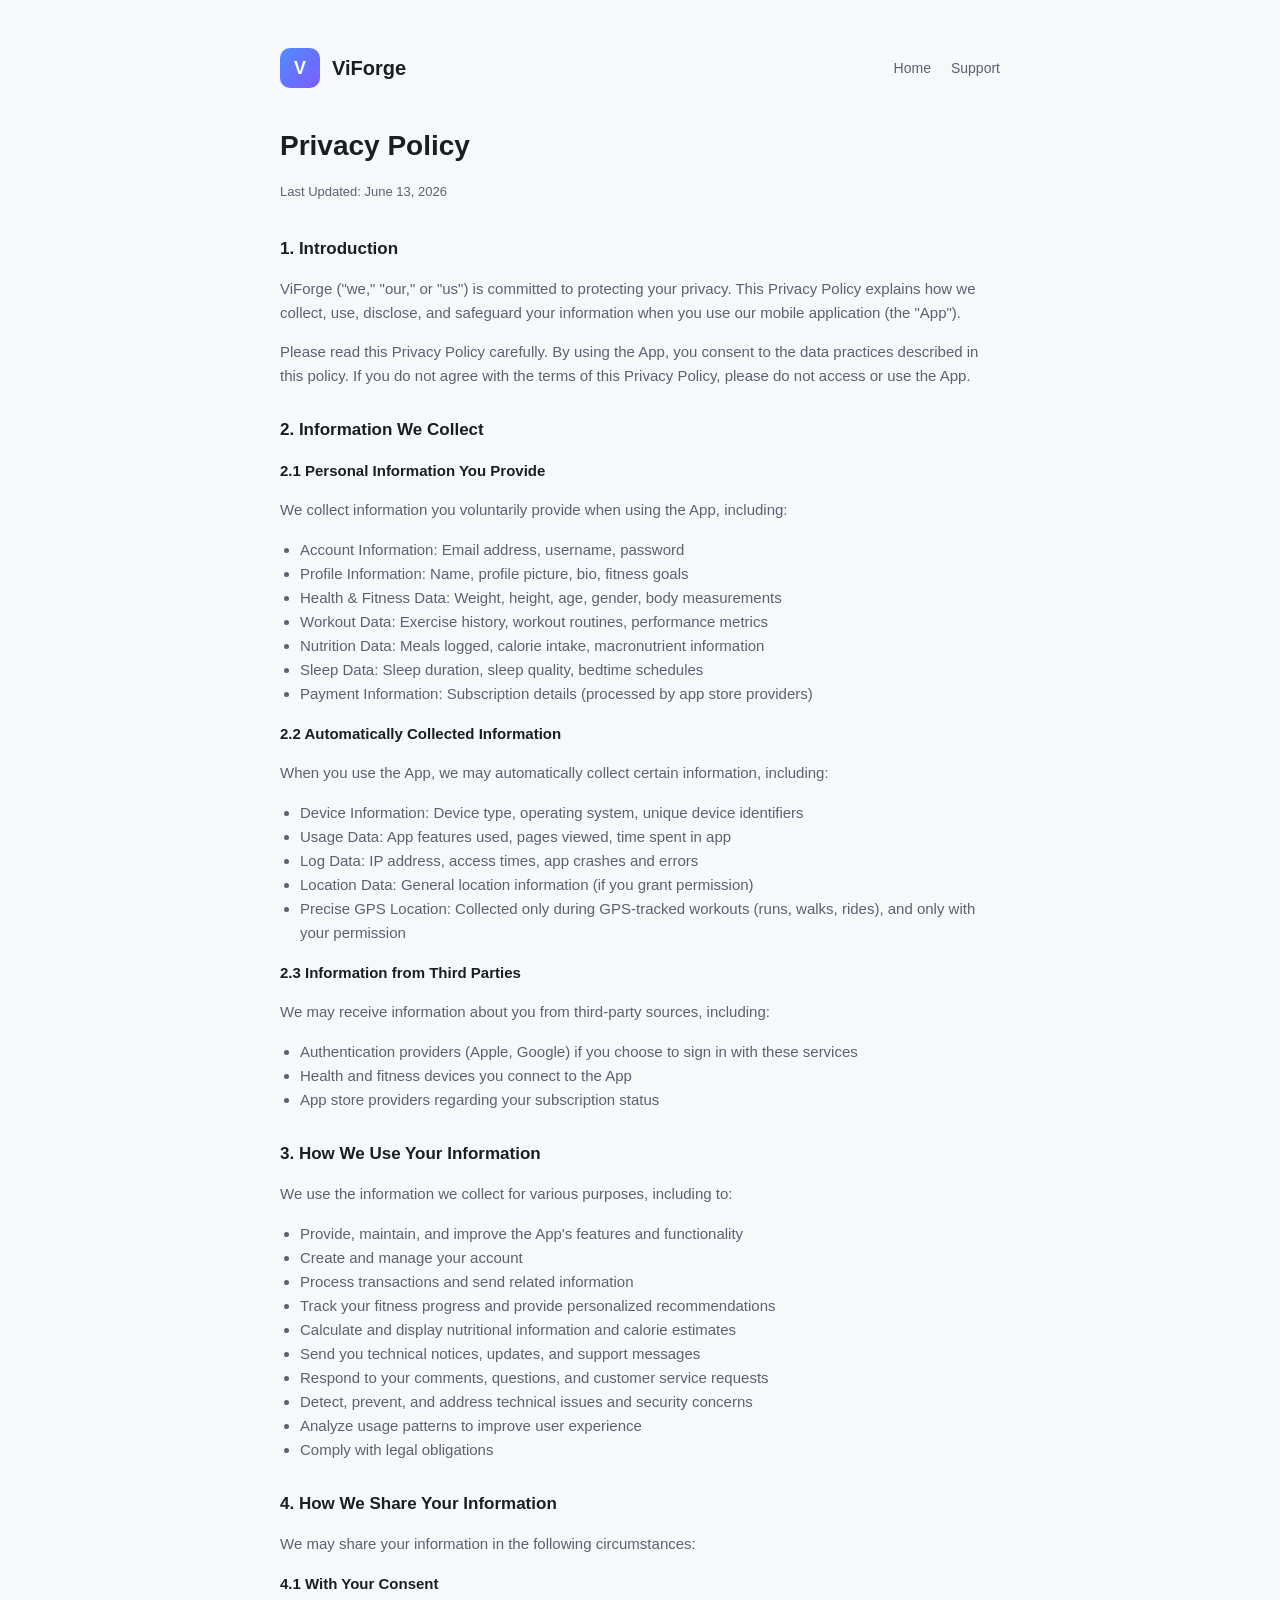
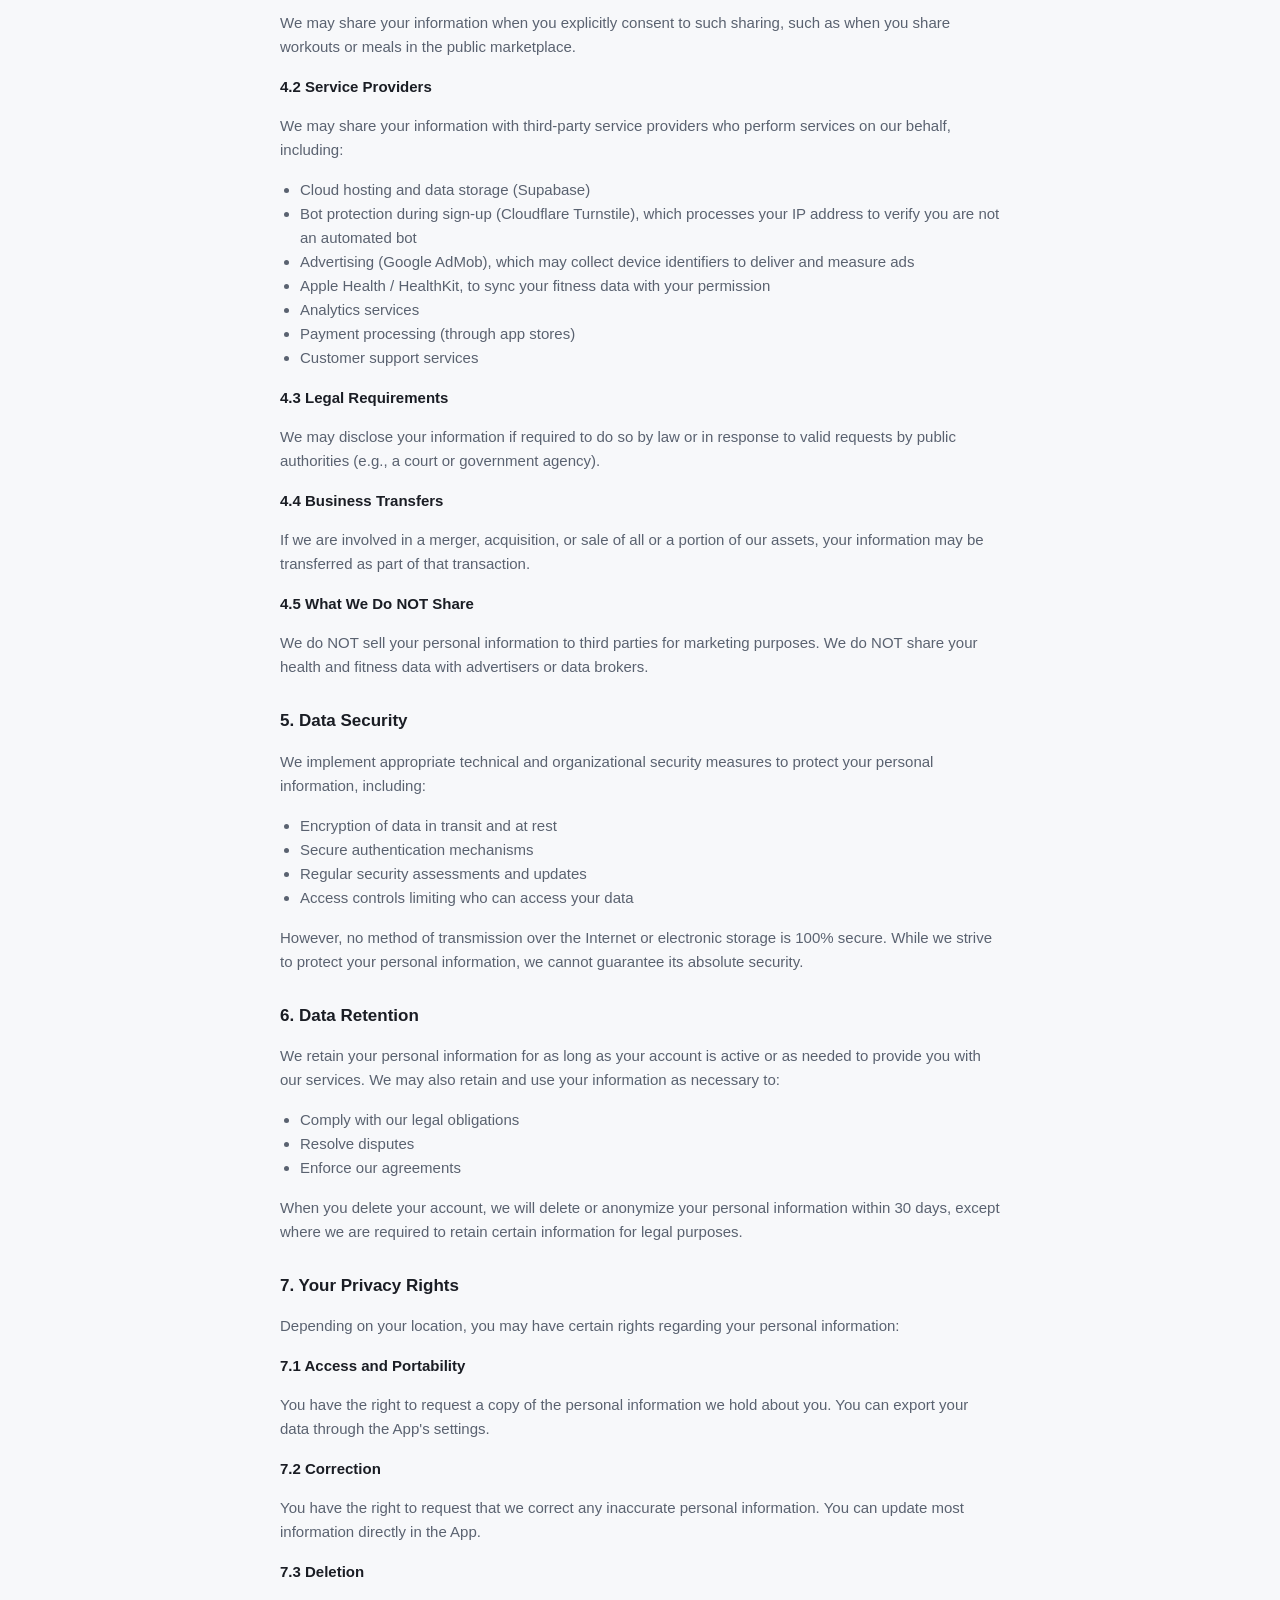
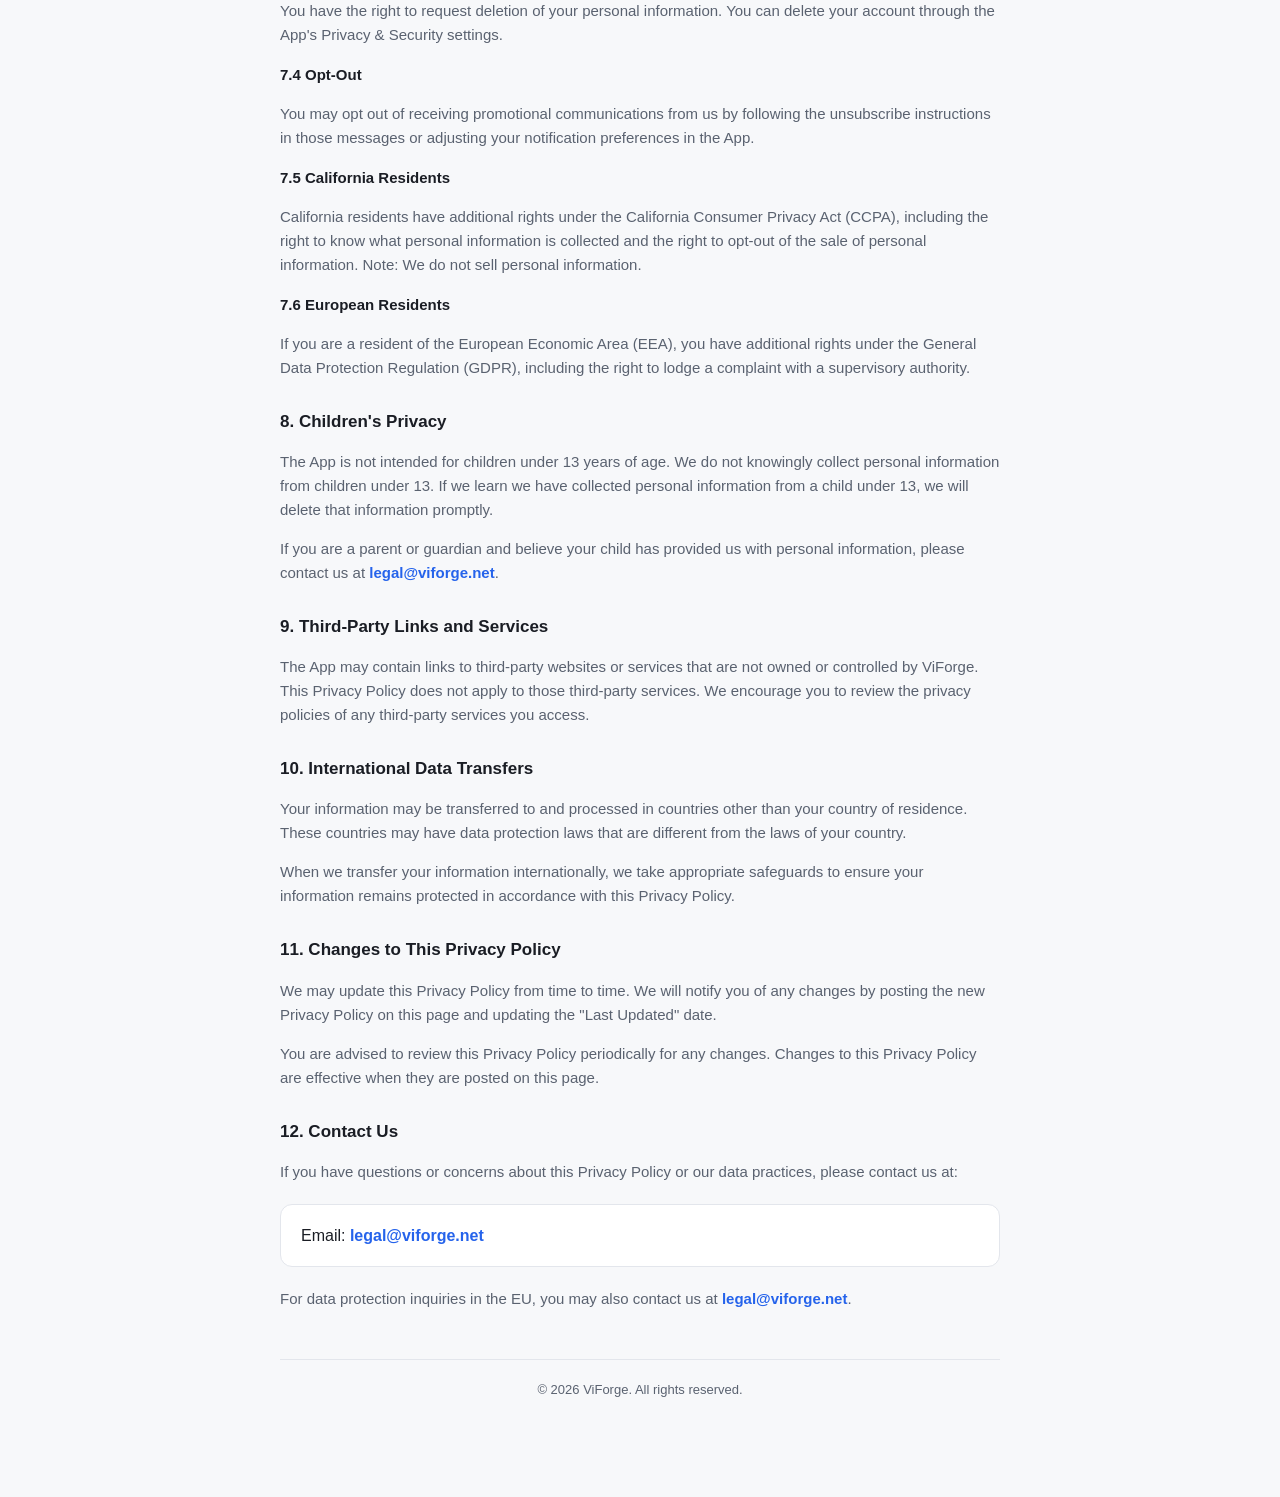
==== privacy.html @ 58681202 "Add Support and Privacy Policy pages" ====
<!DOCTYPE html>
<html lang="en">
<head>
<meta charset="UTF-8">
<meta name="viewport" content="width=device-width, initial-scale=1.0">
<title>ViForge Privacy Policy</title>
<link rel="stylesheet" href="style.css">
</head>
<body>
<div class="wrap">
  <header class="top">
    <div class="logo">V</div>
    <div class="brand">ViForge</div>
    <nav class="top-links">
      <a href="index.html">Home</a>
      <a href="support.html">Support</a>
    </nav>
  </header>

  <h1>Privacy Policy</h1>
  <p class="updated">Last Updated: June 13, 2026</p>

  <section>
    <h2>1. Introduction</h2>
    <p>ViForge ("we," "our," or "us") is committed to protecting your privacy. This Privacy Policy explains how we collect, use, disclose, and safeguard your information when you use our mobile application (the "App").</p>
    <p>Please read this Privacy Policy carefully. By using the App, you consent to the data practices described in this policy. If you do not agree with the terms of this Privacy Policy, please do not access or use the App.</p>
  </section>

  <section>
    <h2>2. Information We Collect</h2>

    <h3>2.1 Personal Information You Provide</h3>
    <p>We collect information you voluntarily provide when using the App, including:</p>
    <ul>
      <li>Account Information: Email address, username, password</li>
      <li>Profile Information: Name, profile picture, bio, fitness goals</li>
      <li>Health &amp; Fitness Data: Weight, height, age, gender, body measurements</li>
      <li>Workout Data: Exercise history, workout routines, performance metrics</li>
      <li>Nutrition Data: Meals logged, calorie intake, macronutrient information</li>
      <li>Sleep Data: Sleep duration, sleep quality, bedtime schedules</li>
      <li>Payment Information: Subscription details (processed by app store providers)</li>
    </ul>

    <h3>2.2 Automatically Collected Information</h3>
    <p>When you use the App, we may automatically collect certain information, including:</p>
    <ul>
      <li>Device Information: Device type, operating system, unique device identifiers</li>
      <li>Usage Data: App features used, pages viewed, time spent in app</li>
      <li>Log Data: IP address, access times, app crashes and errors</li>
      <li>Location Data: General location information (if you grant permission)</li>
      <li>Precise GPS Location: Collected only during GPS-tracked workouts (runs, walks, rides), and only with your permission</li>
    </ul>

    <h3>2.3 Information from Third Parties</h3>
    <p>We may receive information about you from third-party sources, including:</p>
    <ul>
      <li>Authentication providers (Apple, Google) if you choose to sign in with these services</li>
      <li>Health and fitness devices you connect to the App</li>
      <li>App store providers regarding your subscription status</li>
    </ul>
  </section>

  <section>
    <h2>3. How We Use Your Information</h2>
    <p>We use the information we collect for various purposes, including to:</p>
    <ul>
      <li>Provide, maintain, and improve the App's features and functionality</li>
      <li>Create and manage your account</li>
      <li>Process transactions and send related information</li>
      <li>Track your fitness progress and provide personalized recommendations</li>
      <li>Calculate and display nutritional information and calorie estimates</li>
      <li>Send you technical notices, updates, and support messages</li>
      <li>Respond to your comments, questions, and customer service requests</li>
      <li>Detect, prevent, and address technical issues and security concerns</li>
      <li>Analyze usage patterns to improve user experience</li>
      <li>Comply with legal obligations</li>
    </ul>
  </section>

  <section>
    <h2>4. How We Share Your Information</h2>
    <p>We may share your information in the following circumstances:</p>

    <h3>4.1 With Your Consent</h3>
    <p>We may share your information when you explicitly consent to such sharing, such as when you share workouts or meals in the public marketplace.</p>

    <h3>4.2 Service Providers</h3>
    <p>We may share your information with third-party service providers who perform services on our behalf, including:</p>
    <ul>
      <li>Cloud hosting and data storage (Supabase)</li>
      <li>Bot protection during sign-up (Cloudflare Turnstile), which processes your IP address to verify you are not an automated bot</li>
      <li>Advertising (Google AdMob), which may collect device identifiers to deliver and measure ads</li>
      <li>Apple Health / HealthKit, to sync your fitness data with your permission</li>
      <li>Analytics services</li>
      <li>Payment processing (through app stores)</li>
      <li>Customer support services</li>
    </ul>

    <h3>4.3 Legal Requirements</h3>
    <p>We may disclose your information if required to do so by law or in response to valid requests by public authorities (e.g., a court or government agency).</p>

    <h3>4.4 Business Transfers</h3>
    <p>If we are involved in a merger, acquisition, or sale of all or a portion of our assets, your information may be transferred as part of that transaction.</p>

    <h3>4.5 What We Do NOT Share</h3>
    <p>We do NOT sell your personal information to third parties for marketing purposes. We do NOT share your health and fitness data with advertisers or data brokers.</p>
  </section>

  <section>
    <h2>5. Data Security</h2>
    <p>We implement appropriate technical and organizational security measures to protect your personal information, including:</p>
    <ul>
      <li>Encryption of data in transit and at rest</li>
      <li>Secure authentication mechanisms</li>
      <li>Regular security assessments and updates</li>
      <li>Access controls limiting who can access your data</li>
    </ul>
    <p>However, no method of transmission over the Internet or electronic storage is 100% secure. While we strive to protect your personal information, we cannot guarantee its absolute security.</p>
  </section>

  <section>
    <h2>6. Data Retention</h2>
    <p>We retain your personal information for as long as your account is active or as needed to provide you with our services. We may also retain and use your information as necessary to:</p>
    <ul>
      <li>Comply with our legal obligations</li>
      <li>Resolve disputes</li>
      <li>Enforce our agreements</li>
    </ul>
    <p>When you delete your account, we will delete or anonymize your personal information within 30 days, except where we are required to retain certain information for legal purposes.</p>
  </section>

  <section>
    <h2>7. Your Privacy Rights</h2>
    <p>Depending on your location, you may have certain rights regarding your personal information:</p>

    <h3>7.1 Access and Portability</h3>
    <p>You have the right to request a copy of the personal information we hold about you. You can export your data through the App's settings.</p>

    <h3>7.2 Correction</h3>
    <p>You have the right to request that we correct any inaccurate personal information. You can update most information directly in the App.</p>

    <h3>7.3 Deletion</h3>
    <p>You have the right to request deletion of your personal information. You can delete your account through the App's Privacy &amp; Security settings.</p>

    <h3>7.4 Opt-Out</h3>
    <p>You may opt out of receiving promotional communications from us by following the unsubscribe instructions in those messages or adjusting your notification preferences in the App.</p>

    <h3>7.5 California Residents</h3>
    <p>California residents have additional rights under the California Consumer Privacy Act (CCPA), including the right to know what personal information is collected and the right to opt-out of the sale of personal information. Note: We do not sell personal information.</p>

    <h3>7.6 European Residents</h3>
    <p>If you are a resident of the European Economic Area (EEA), you have additional rights under the General Data Protection Regulation (GDPR), including the right to lodge a complaint with a supervisory authority.</p>
  </section>

  <section>
    <h2>8. Children's Privacy</h2>
    <p>The App is not intended for children under 13 years of age. We do not knowingly collect personal information from children under 13. If we learn we have collected personal information from a child under 13, we will delete that information promptly.</p>
    <p>If you are a parent or guardian and believe your child has provided us with personal information, please contact us at <a class="contact" href="mailto:legal@viforge.net">legal@viforge.net</a>.</p>
  </section>

  <section>
    <h2>9. Third-Party Links and Services</h2>
    <p>The App may contain links to third-party websites or services that are not owned or controlled by ViForge. This Privacy Policy does not apply to those third-party services. We encourage you to review the privacy policies of any third-party services you access.</p>
  </section>

  <section>
    <h2>10. International Data Transfers</h2>
    <p>Your information may be transferred to and processed in countries other than your country of residence. These countries may have data protection laws that are different from the laws of your country.</p>
    <p>When we transfer your information internationally, we take appropriate safeguards to ensure your information remains protected in accordance with this Privacy Policy.</p>
  </section>

  <section>
    <h2>11. Changes to This Privacy Policy</h2>
    <p>We may update this Privacy Policy from time to time. We will notify you of any changes by posting the new Privacy Policy on this page and updating the "Last Updated" date.</p>
    <p>You are advised to review this Privacy Policy periodically for any changes. Changes to this Privacy Policy are effective when they are posted on this page.</p>
  </section>

  <section>
    <h2>12. Contact Us</h2>
    <p>If you have questions or concerns about this Privacy Policy or our data practices, please contact us at:</p>
    <div class="card">Email: <a class="contact" href="mailto:legal@viforge.net">legal@viforge.net</a></div>
    <p>For data protection inquiries in the EU, you may also contact us at <a class="contact" href="mailto:legal@viforge.net">legal@viforge.net</a>.</p>
  </section>

  <footer>&copy; 2026 ViForge. All rights reserved.</footer>
</div>
</body>
</html>
---- style.css ----
:root {
  color-scheme: light dark;
  --bg: #0b0e14;
  --card: #131722;
  --text: #e8eaf0;
  --text-dim: #9aa3b2;
  --accent: #4f8cff;
  --border: #232838;
}

@media (prefers-color-scheme: light) {
  :root {
    --bg: #f7f8fa;
    --card: #ffffff;
    --text: #1a1d24;
    --text-dim: #5a6270;
    --accent: #2563eb;
    --border: #e3e6ec;
  }
}

* { box-sizing: border-box; }

body {
  margin: 0;
  font-family: -apple-system, BlinkMacSystemFont, "Segoe UI", Roboto, Helvetica, Arial, sans-serif;
  background: var(--bg);
  color: var(--text);
  line-height: 1.6;
}

.wrap {
  max-width: 760px;
  margin: 0 auto;
  padding: 48px 20px 96px;
}

header.top {
  display: flex;
  align-items: center;
  gap: 12px;
  margin-bottom: 36px;
}

header.top .logo {
  width: 40px;
  height: 40px;
  border-radius: 10px;
  background: linear-gradient(135deg, #4f8cff, #7b5cff);
  display: flex;
  align-items: center;
  justify-content: center;
  font-weight: 700;
  color: #fff;
  font-size: 18px;
}

header.top .brand {
  font-size: 20px;
  font-weight: 700;
}

nav.top-links {
  margin-left: auto;
  display: flex;
  gap: 20px;
  font-size: 14px;
}

nav.top-links a {
  color: var(--text-dim);
  text-decoration: none;
}

nav.top-links a:hover {
  color: var(--accent);
}

h1 {
  font-size: 28px;
  margin-bottom: 4px;
}

.updated {
  color: var(--text-dim);
  font-size: 13px;
  margin-bottom: 32px;
}

section {
  margin-bottom: 28px;
}

h2 {
  font-size: 17px;
  margin-bottom: 10px;
}

h3 {
  font-size: 15px;
  margin: 16px 0 6px;
}

p, li {
  color: var(--text-dim);
  font-size: 15px;
}

ul {
  padding-left: 20px;
}

.card {
  background: var(--card);
  border: 1px solid var(--border);
  border-radius: 12px;
  padding: 18px 20px;
  margin: 20px 0;
}

a.contact {
  color: var(--accent);
  font-weight: 600;
  text-decoration: none;
}

.hero {
  text-align: center;
  padding: 60px 0 40px;
}

.hero .logo-big {
  width: 72px;
  height: 72px;
  border-radius: 18px;
  margin: 0 auto 20px;
  background: linear-gradient(135deg, #4f8cff, #7b5cff);
}

.hero h1 {
  font-size: 32px;
}

.hero p {
  font-size: 16px;
  max-width: 480px;
  margin: 8px auto 28px;
}

.links {
  display: flex;
  justify-content: center;
  gap: 14px;
  flex-wrap: wrap;
}

.links a {
  border: 1px solid var(--border);
  background: var(--card);
  color: var(--text);
  padding: 10px 20px;
  border-radius: 10px;
  text-decoration: none;
  font-size: 14px;
  font-weight: 600;
}

.links a:hover {
  border-color: var(--accent);
  color: var(--accent);
}

footer {
  margin-top: 48px;
  border-top: 1px solid var(--border);
  padding-top: 20px;
  font-size: 13px;
  color: var(--text-dim);
  text-align: center;
}
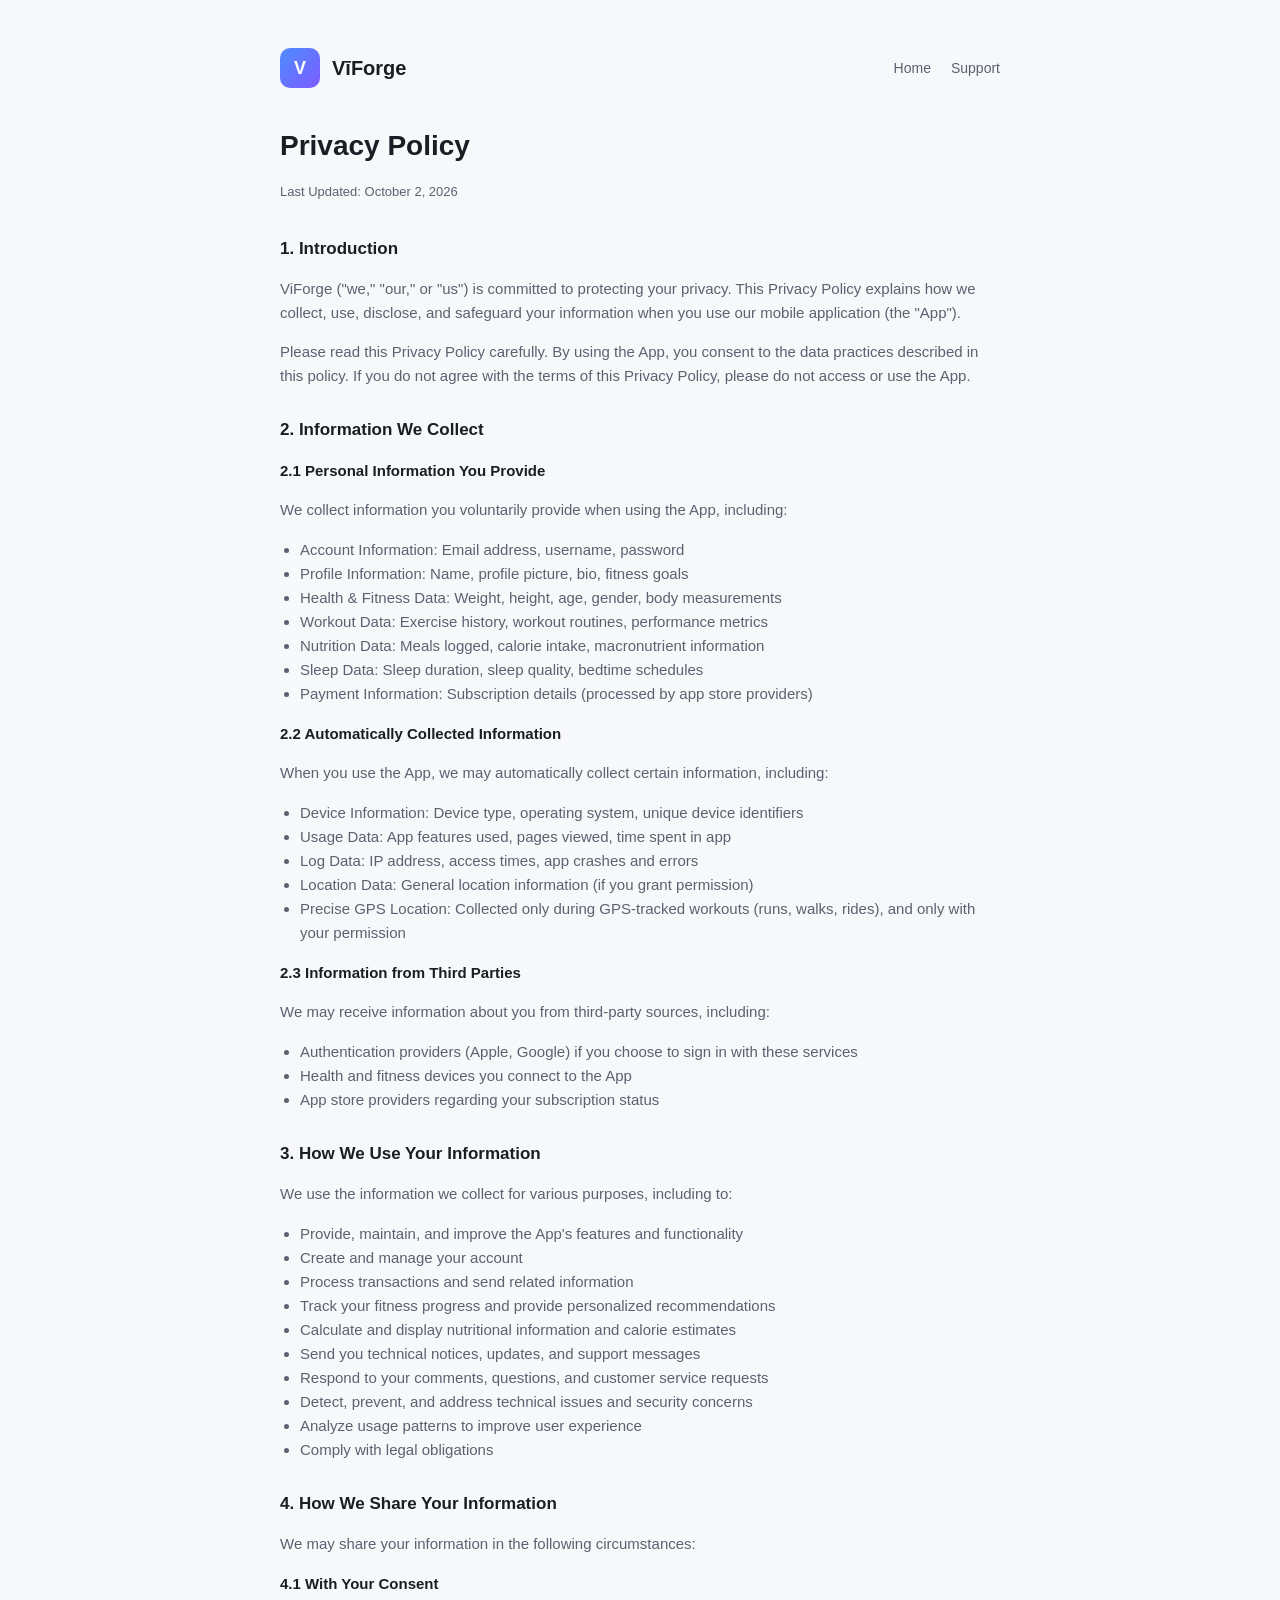
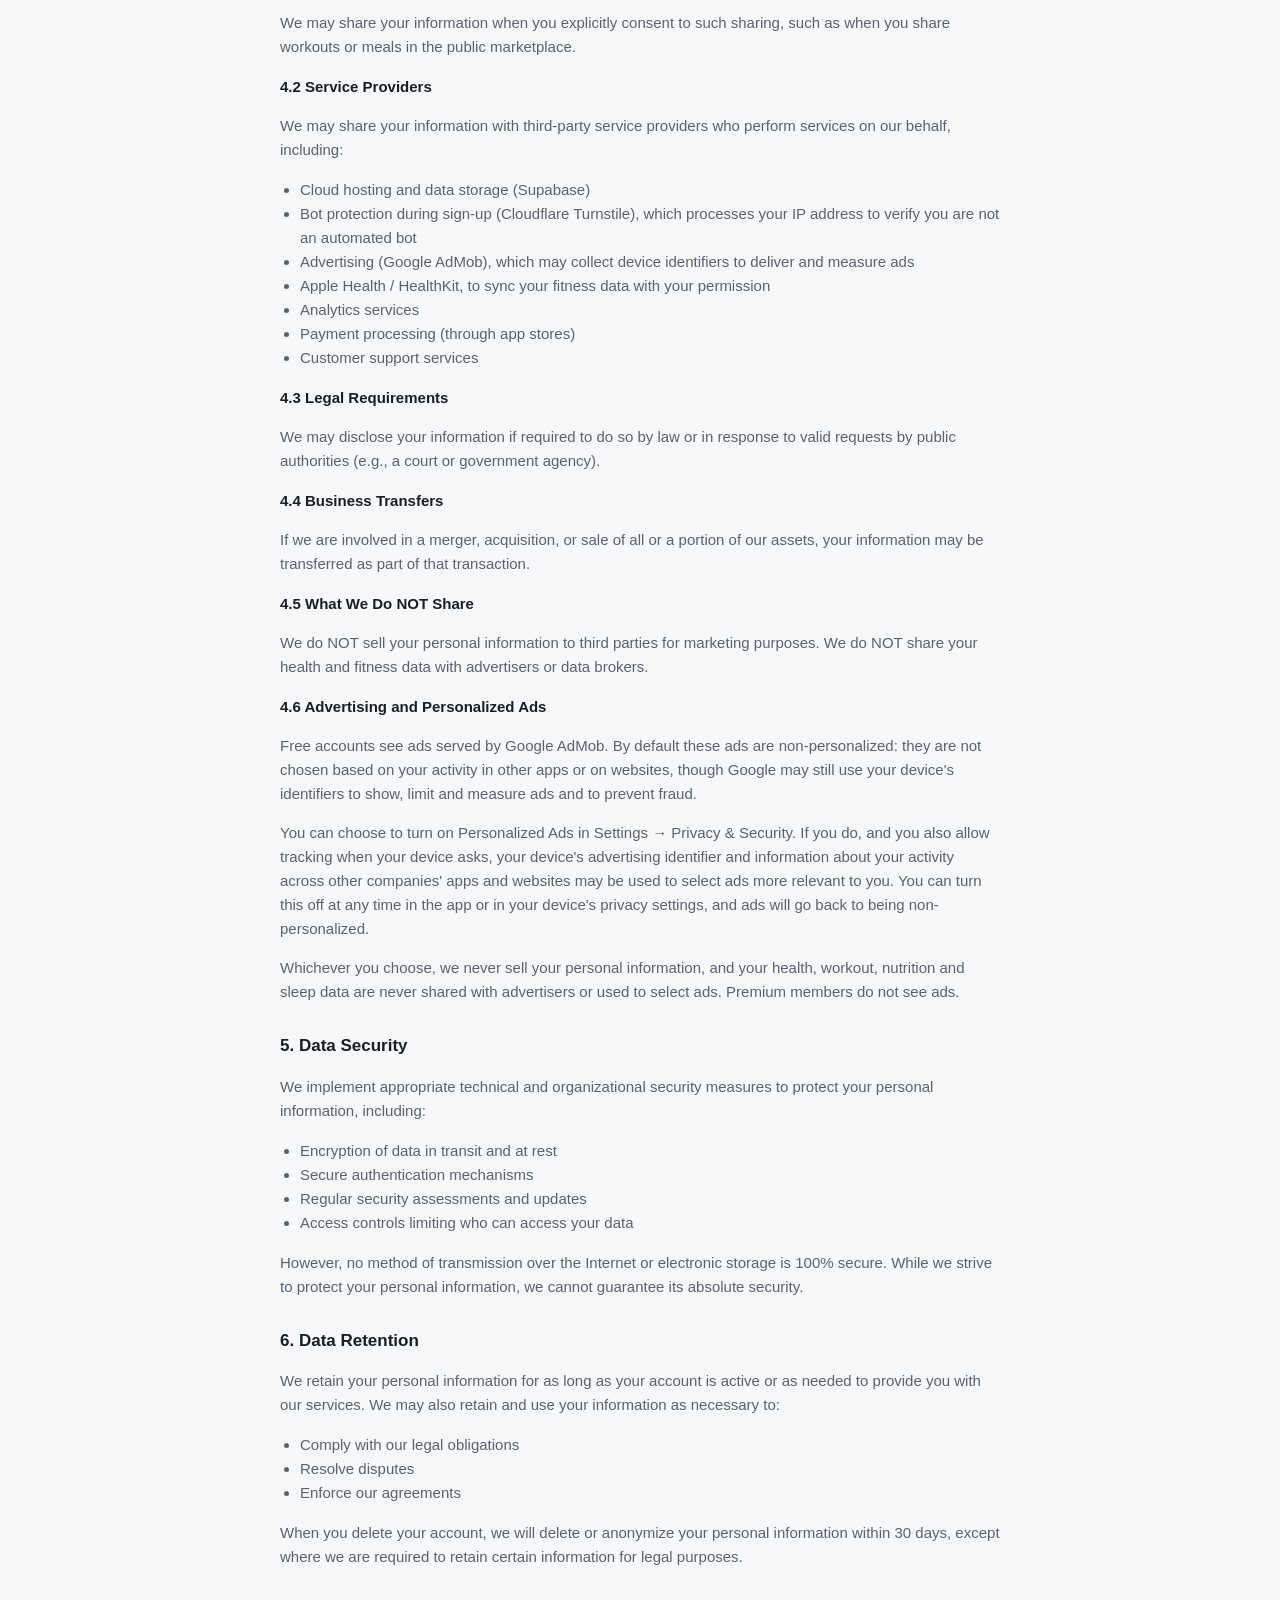
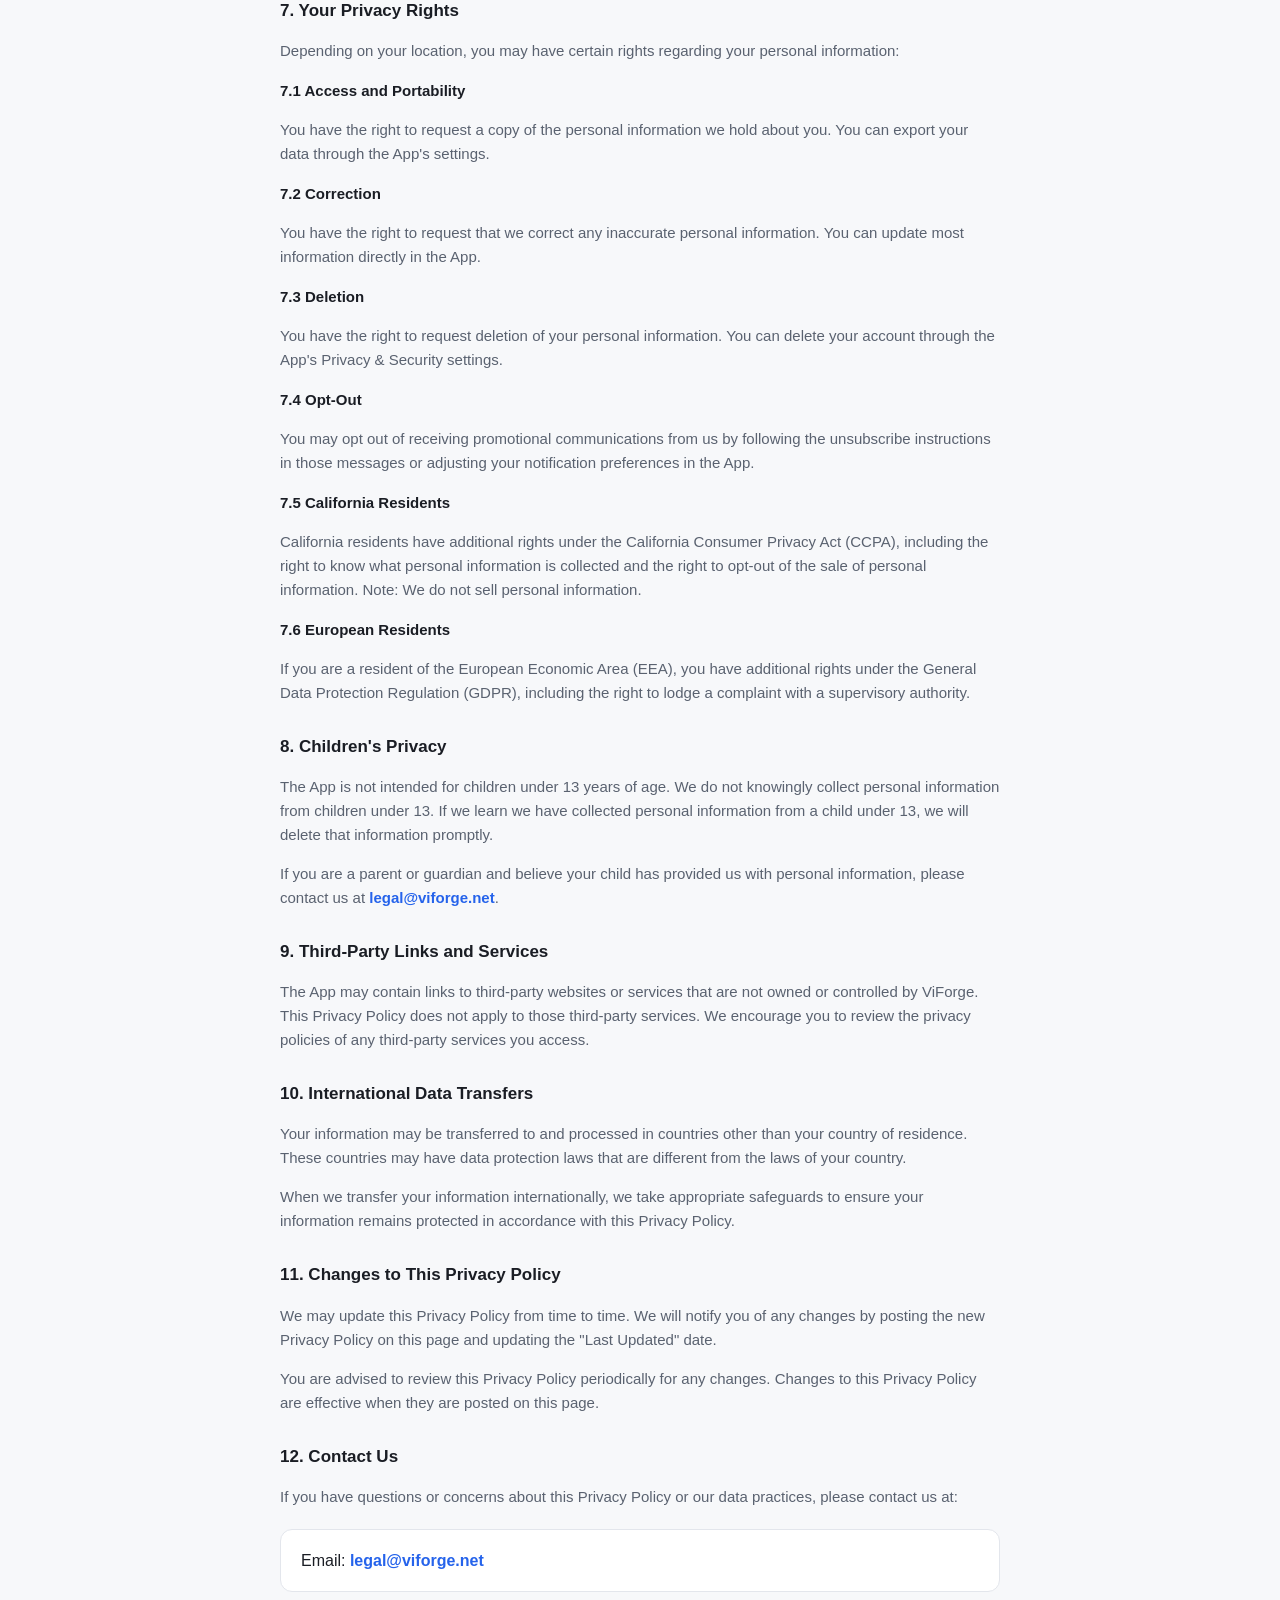
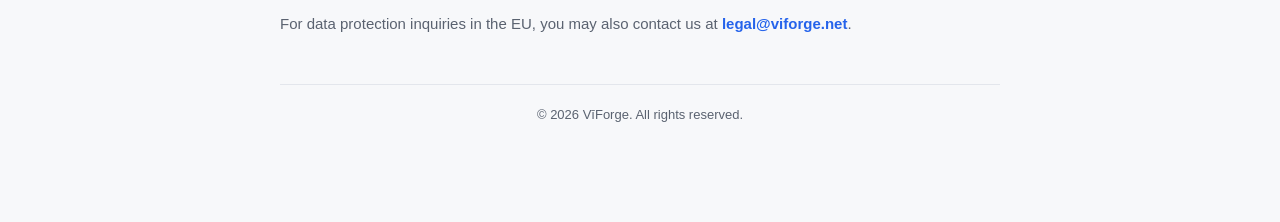
==== commit 105aba75: "Privacy Policy: match the in-app policy (Oct 2, 2026, adds advertising section)" ====
--- a/privacy.html
+++ b/privacy.html
@@ -3,14 +3,14 @@
 <head>
 <meta charset="UTF-8">
 <meta name="viewport" content="width=device-width, initial-scale=1.0">
-<title>ViForge Privacy Policy</title>
+<title>VīForge Privacy Policy</title>
 <link rel="stylesheet" href="style.css">
 </head>
 <body>
 <div class="wrap">
   <header class="top">
     <div class="logo">V</div>
-    <div class="brand">ViForge</div>
+    <div class="brand">VīForge</div>
     <nav class="top-links">
       <a href="index.html">Home</a>
       <a href="support.html">Support</a>
@@ -18,7 +18,7 @@
   </header>
 
   <h1>Privacy Policy</h1>
-  <p class="updated">Last Updated: June 13, 2026</p>
+  <p class="updated">Last Updated: October 2, 2026</p>
 
   <section>
     <h2>1. Introduction</h2>
@@ -104,6 +104,11 @@
 
     <h3>4.5 What We Do NOT Share</h3>
     <p>We do NOT sell your personal information to third parties for marketing purposes. We do NOT share your health and fitness data with advertisers or data brokers.</p>
+
+    <h3>4.6 Advertising and Personalized Ads</h3>
+    <p>Free accounts see ads served by Google AdMob. By default these ads are non-personalized: they are not chosen based on your activity in other apps or on websites, though Google may still use your device's identifiers to show, limit and measure ads and to prevent fraud.</p>
+    <p>You can choose to turn on Personalized Ads in Settings → Privacy &amp; Security. If you do, and you also allow tracking when your device asks, your device's advertising identifier and information about your activity across other companies' apps and websites may be used to select ads more relevant to you. You can turn this off at any time in the app or in your device's privacy settings, and ads will go back to being non-personalized.</p>
+    <p>Whichever you choose, we never sell your personal information, and your health, workout, nutrition and sleep data are never shared with advertisers or used to select ads. Premium members do not see ads.</p>
   </section>
 
   <section>
@@ -178,11 +183,13 @@
   <section>
     <h2>12. Contact Us</h2>
     <p>If you have questions or concerns about this Privacy Policy or our data practices, please contact us at:</p>
-    <div class="card">Email: <a class="contact" href="mailto:legal@viforge.net">legal@viforge.net</a></div>
+    <div class="card">
+      Email: <a class="contact" href="mailto:legal@viforge.net">legal@viforge.net</a>
+    </div>
     <p>For data protection inquiries in the EU, you may also contact us at <a class="contact" href="mailto:legal@viforge.net">legal@viforge.net</a>.</p>
   </section>
 
-  <footer>&copy; 2026 ViForge. All rights reserved.</footer>
+  <footer>&copy; 2026 VīForge. All rights reserved.</footer>
 </div>
 </body>
 </html>
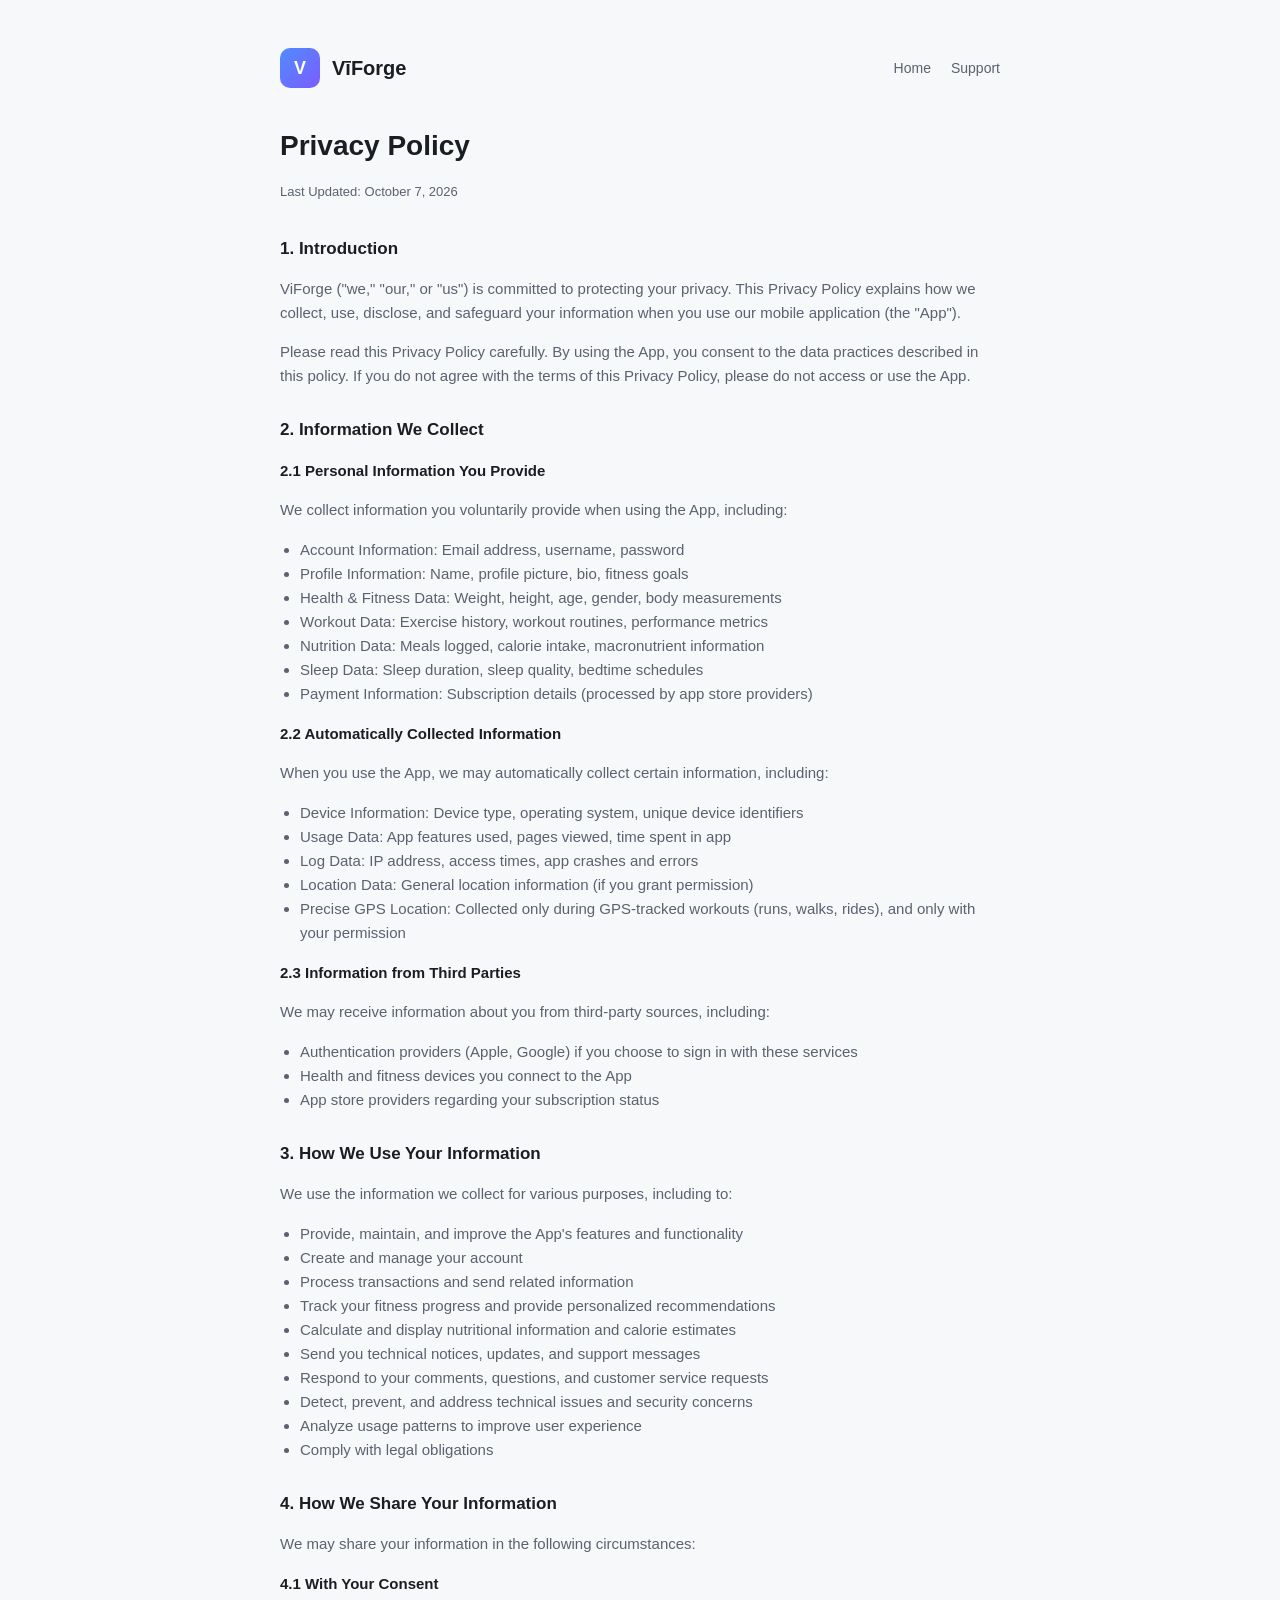
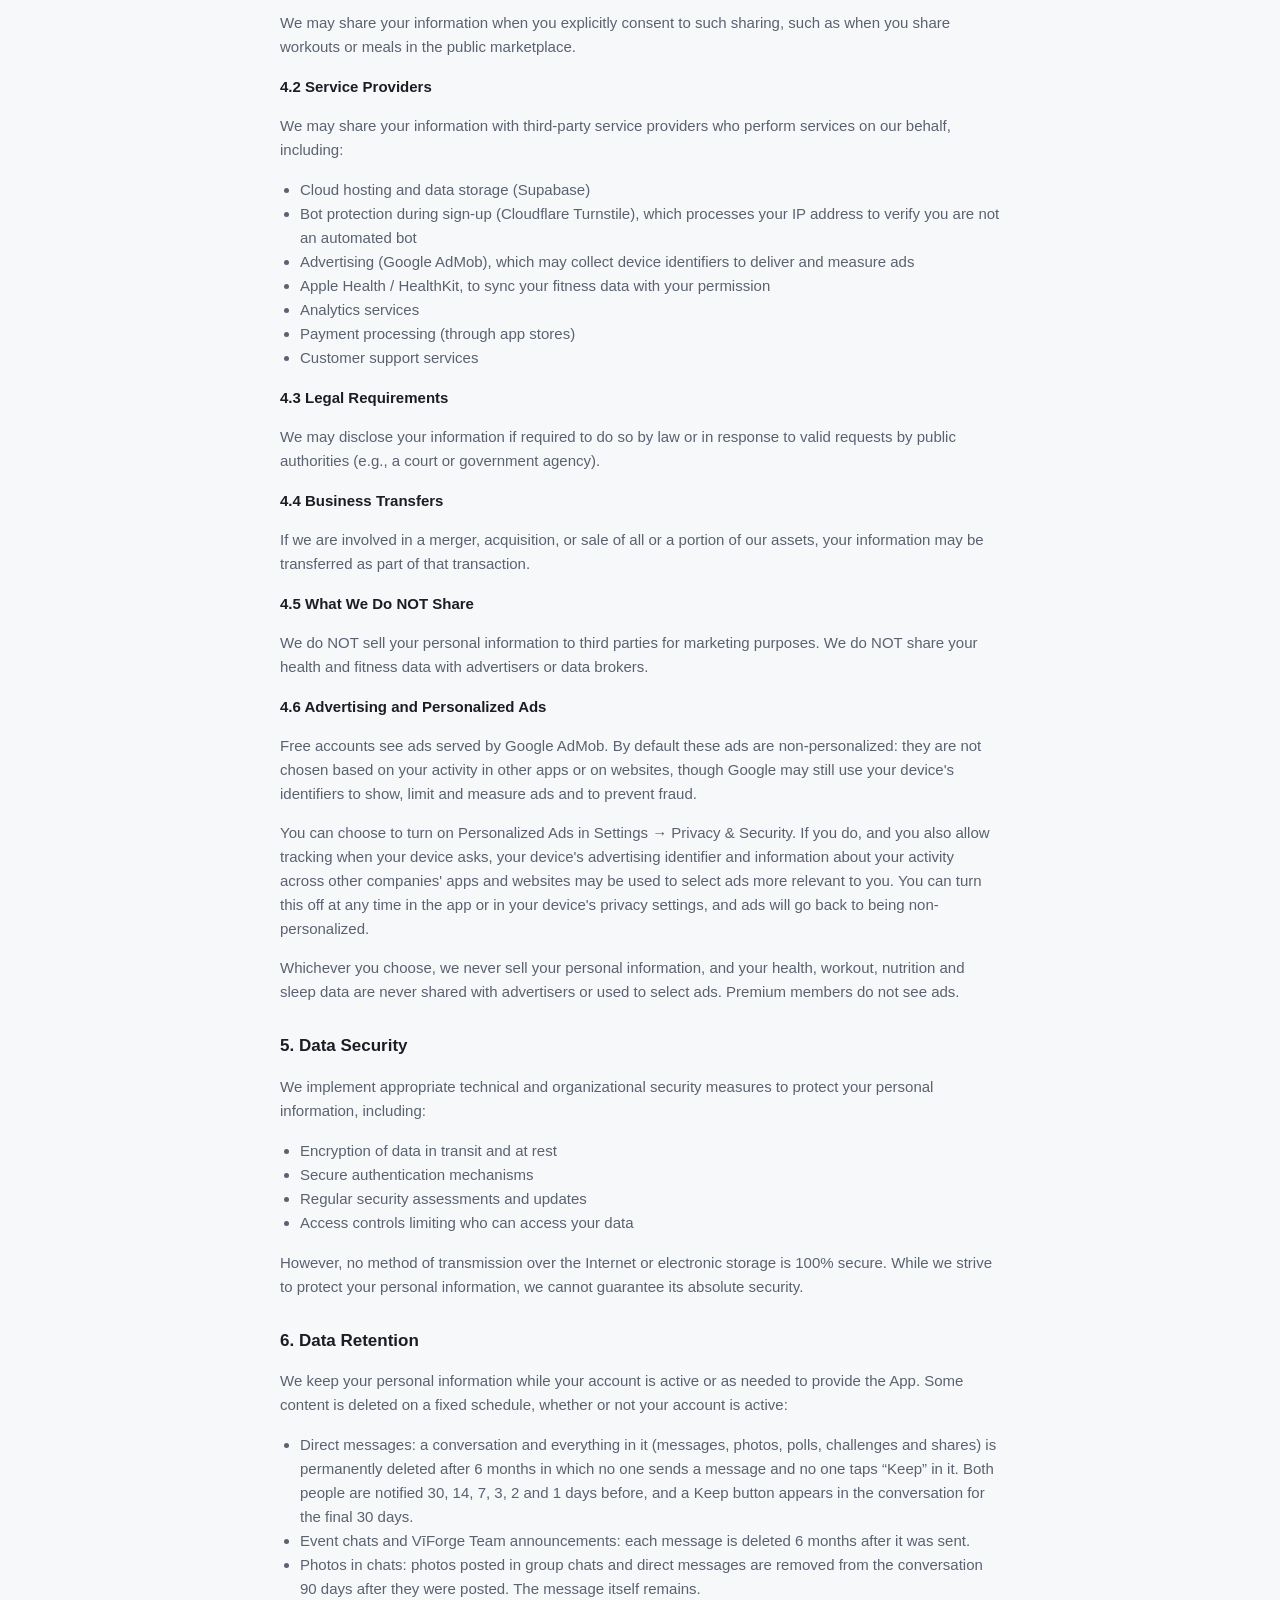
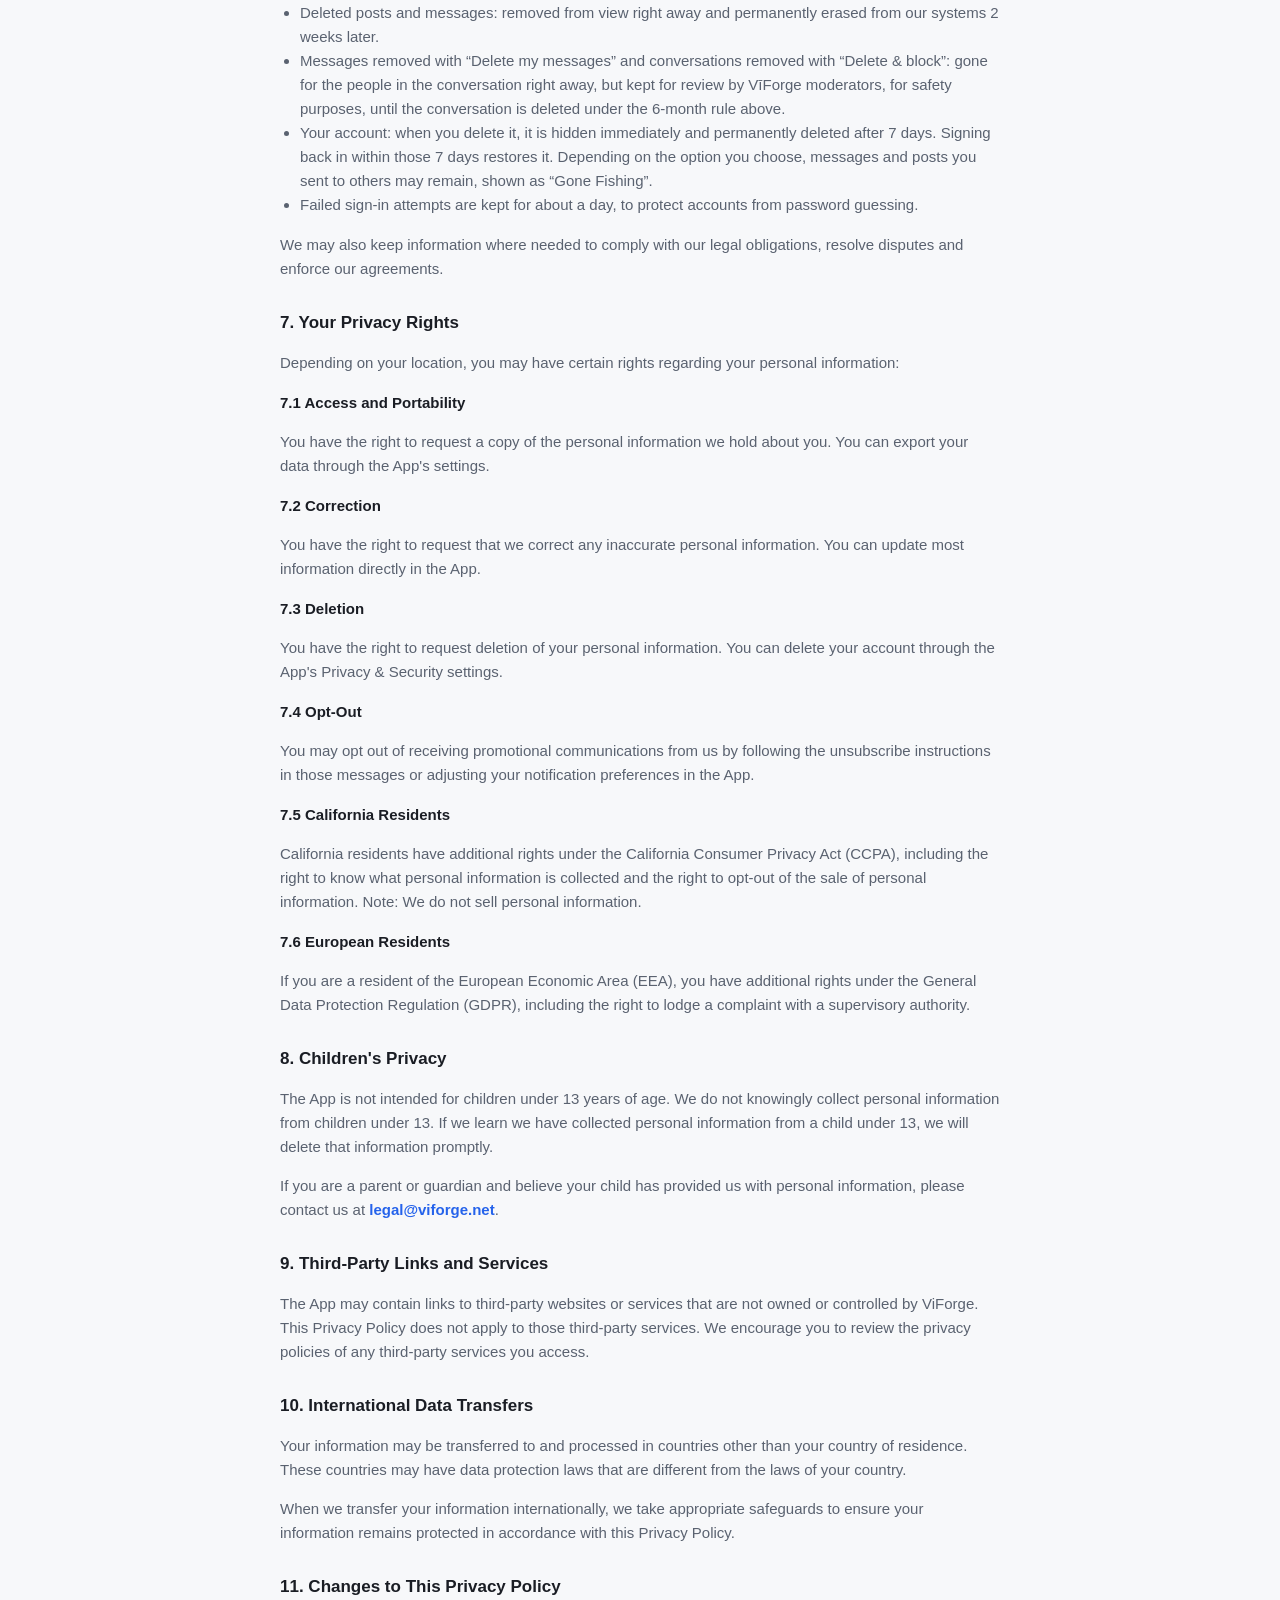
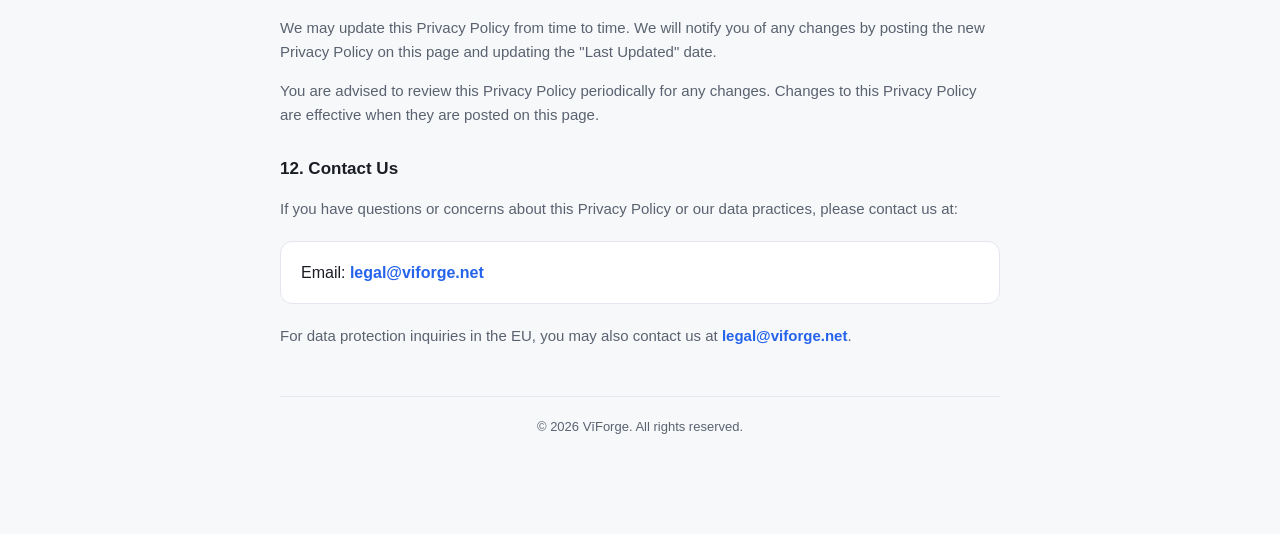
==== commit a8facd14: "Privacy Policy: match the in-app policy (Oct 7, 2026, data retention schedule) Section 6 now lists t" ====
--- a/privacy.html
+++ b/privacy.html
@@ -18,7 +18,7 @@
   </header>
 
   <h1>Privacy Policy</h1>
-  <p class="updated">Last Updated: October 2, 2026</p>
+  <p class="updated">Last Updated: October 7, 2026</p>
 
   <section>
     <h2>1. Introduction</h2>
@@ -125,13 +125,17 @@
 
   <section>
     <h2>6. Data Retention</h2>
-    <p>We retain your personal information for as long as your account is active or as needed to provide you with our services. We may also retain and use your information as necessary to:</p>
+    <p>We keep your personal information while your account is active or as needed to provide the App. Some content is deleted on a fixed schedule, whether or not your account is active:</p>
     <ul>
-      <li>Comply with our legal obligations</li>
-      <li>Resolve disputes</li>
-      <li>Enforce our agreements</li>
+      <li>Direct messages: a conversation and everything in it (messages, photos, polls, challenges and shares) is permanently deleted after 6 months in which no one sends a message and no one taps &ldquo;Keep&rdquo; in it. Both people are notified 30, 14, 7, 3, 2 and 1 days before, and a Keep button appears in the conversation for the final 30 days.</li>
+      <li>Event chats and VīForge Team announcements: each message is deleted 6 months after it was sent.</li>
+      <li>Photos in chats: photos posted in group chats and direct messages are removed from the conversation 90 days after they were posted. The message itself remains.</li>
+      <li>Deleted posts and messages: removed from view right away and permanently erased from our systems 2 weeks later.</li>
+      <li>Messages removed with &ldquo;Delete my messages&rdquo; and conversations removed with &ldquo;Delete &amp; block&rdquo;: gone for the people in the conversation right away, but kept for review by VīForge moderators, for safety purposes, until the conversation is deleted under the 6-month rule above.</li>
+      <li>Your account: when you delete it, it is hidden immediately and permanently deleted after 7 days. Signing back in within those 7 days restores it. Depending on the option you choose, messages and posts you sent to others may remain, shown as &ldquo;Gone Fishing&rdquo;.</li>
+      <li>Failed sign-in attempts are kept for about a day, to protect accounts from password guessing.</li>
     </ul>
-    <p>When you delete your account, we will delete or anonymize your personal information within 30 days, except where we are required to retain certain information for legal purposes.</p>
+    <p>We may also keep information where needed to comply with our legal obligations, resolve disputes and enforce our agreements.</p>
   </section>
 
   <section>
